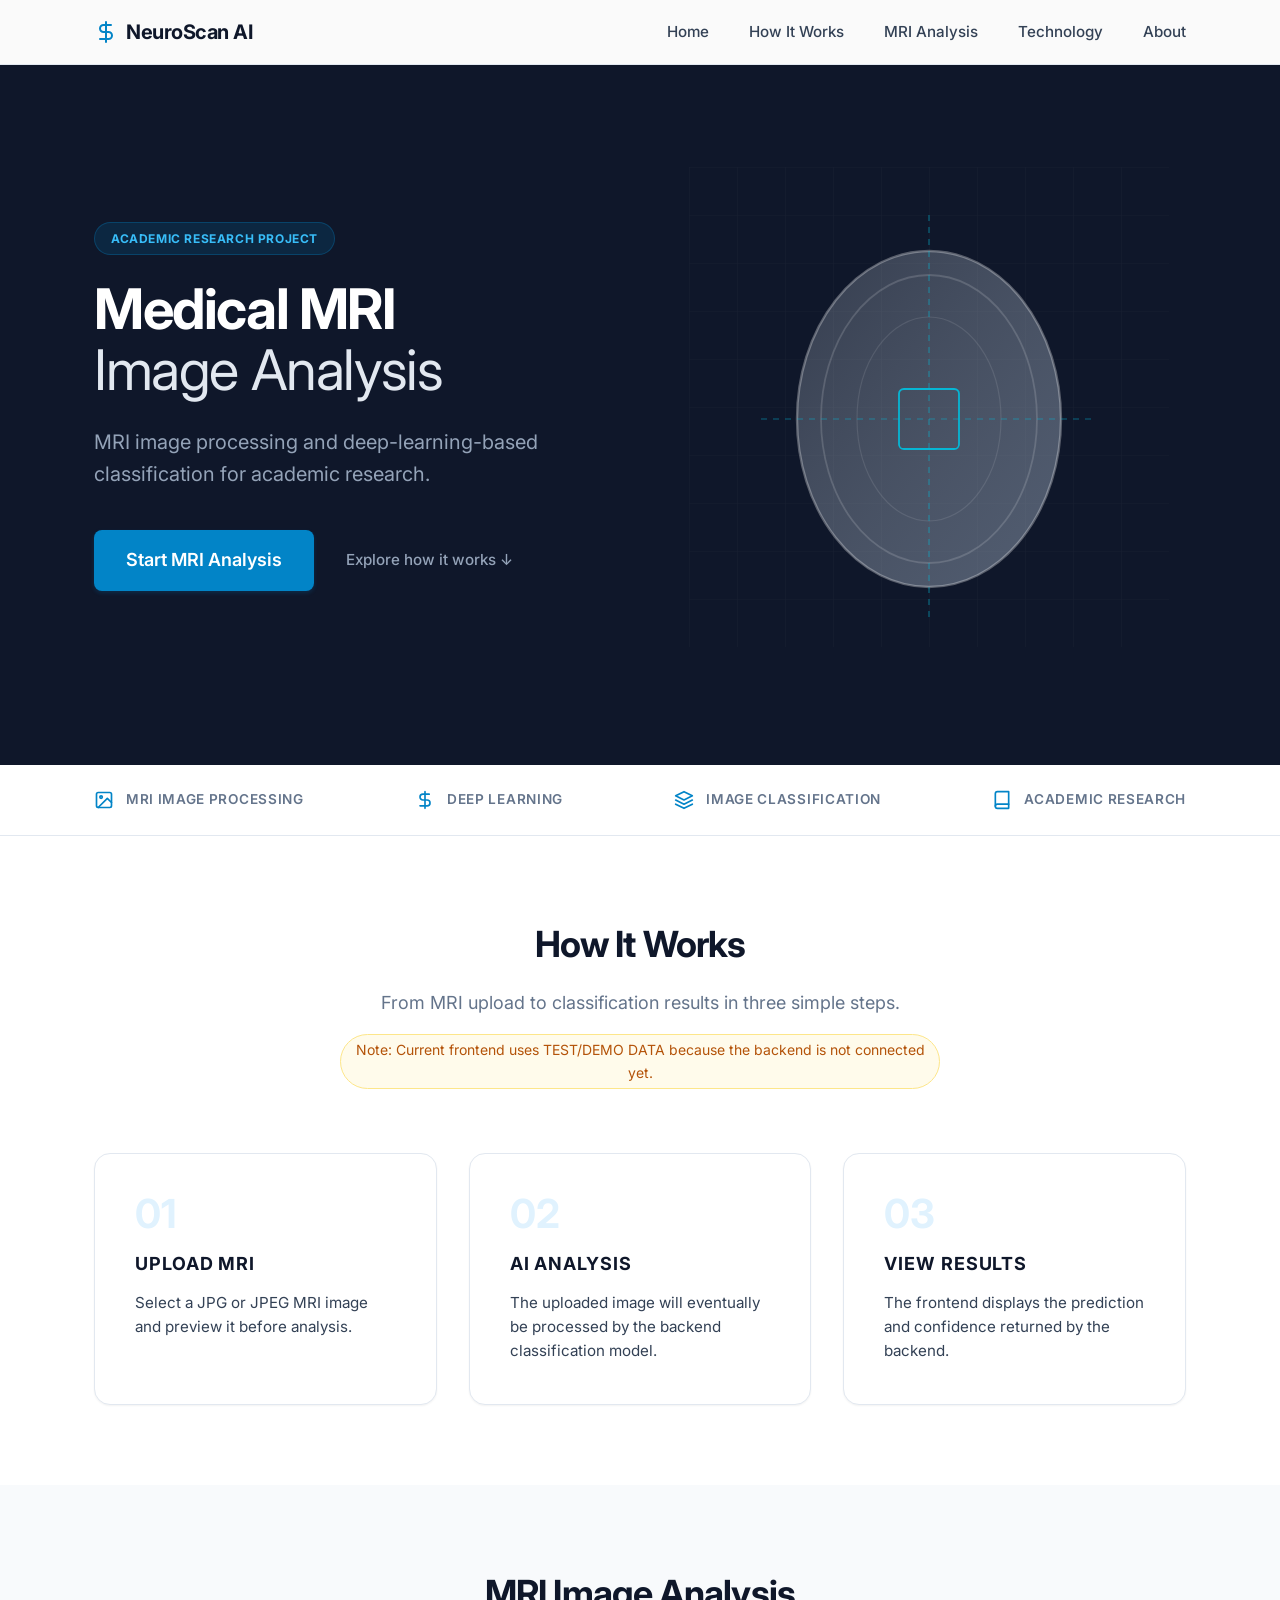
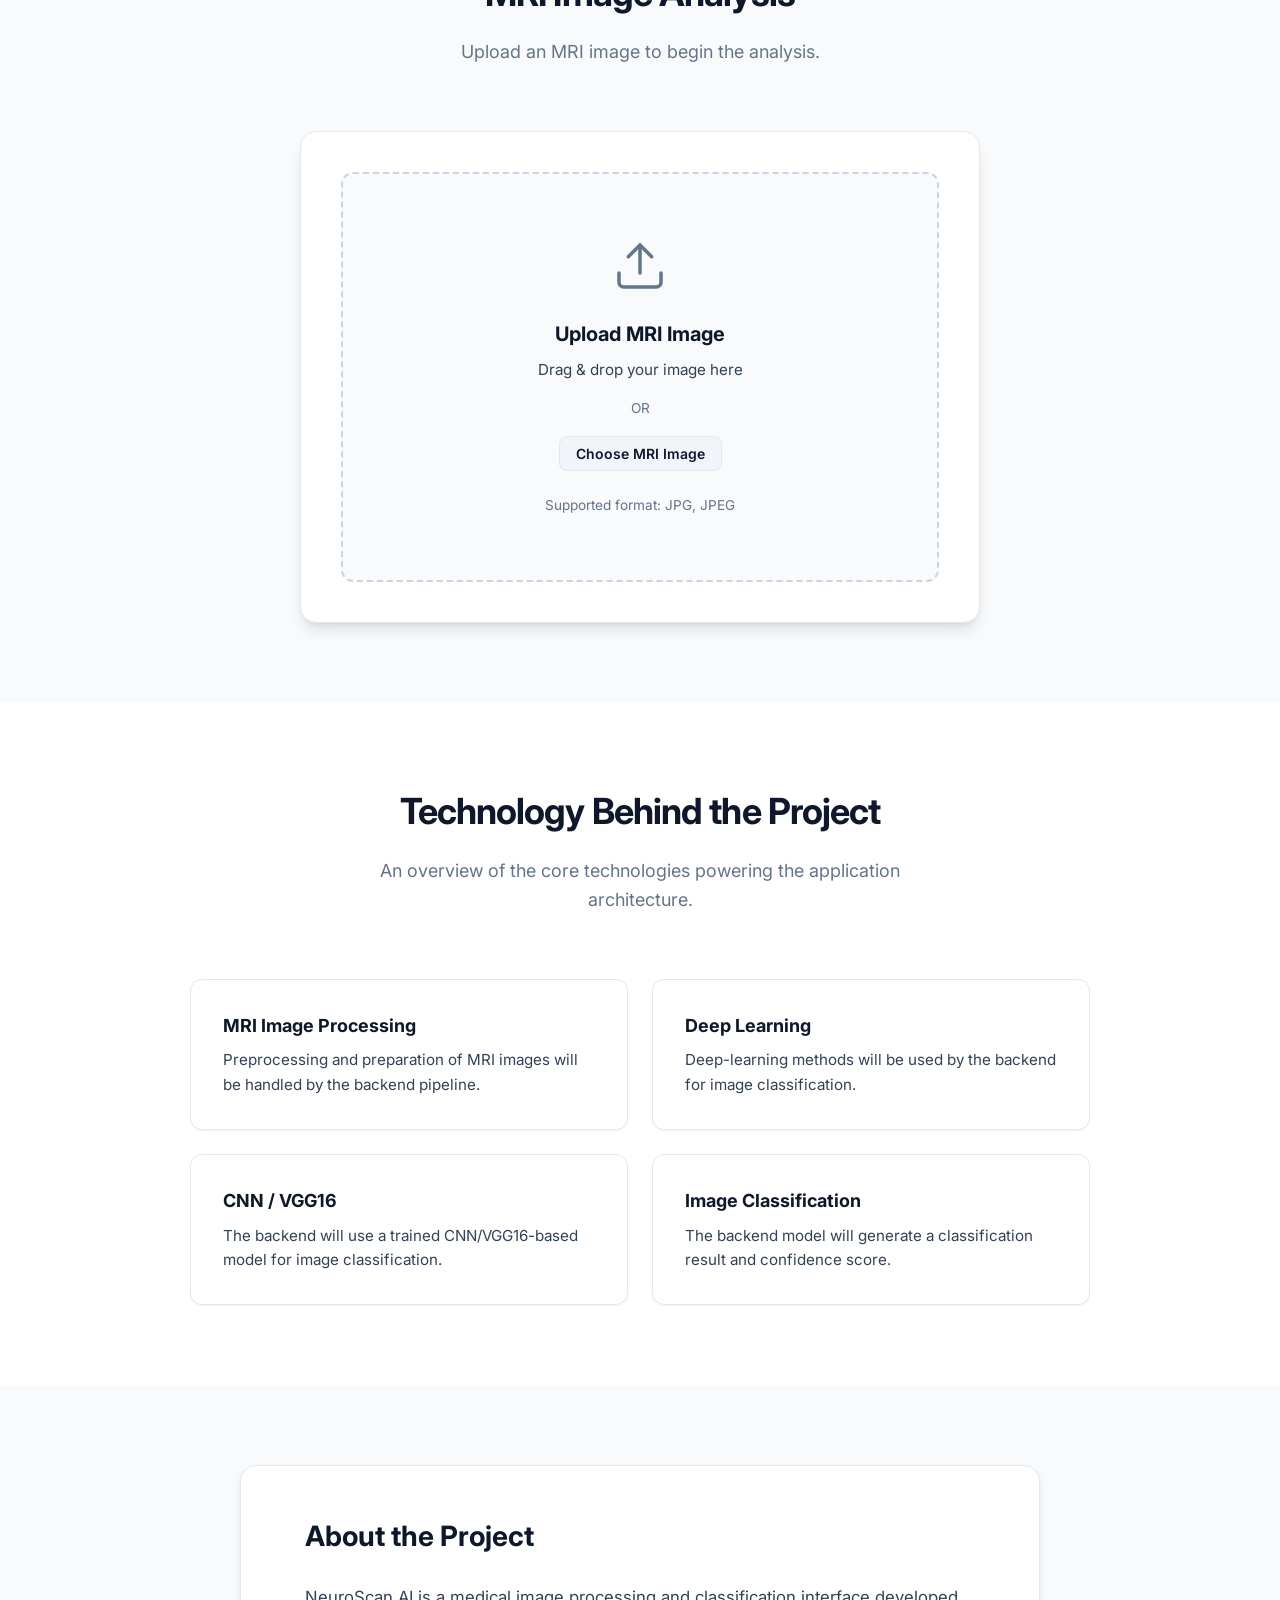
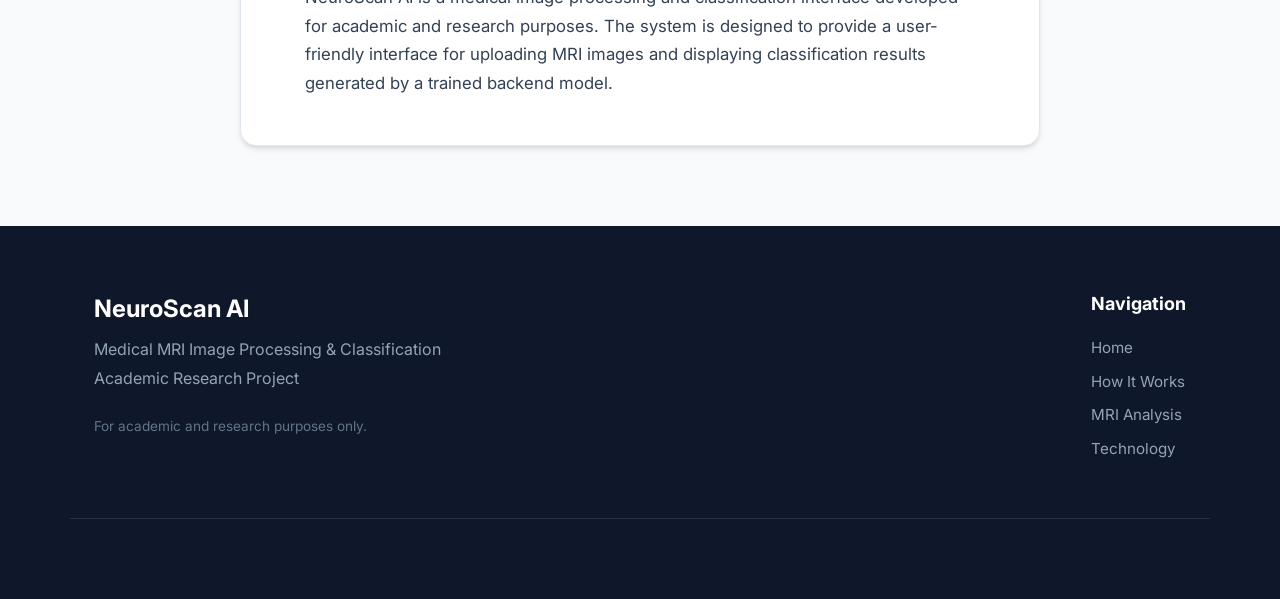
==== index.html @ 86f71334 "Add files via upload" ====
<!DOCTYPE html>
<html lang="en">
<head>
    <meta charset="UTF-8">
    <meta name="viewport" content="width=device-width, initial-scale=1.0">
    <title>NeuroScan AI - Medical MRI Analysis</title>
    <meta name="description" content="Advanced MRI image processing and deep-learning classification for academic research.">
    <link rel="stylesheet" href="style.css">
    <link href="https://fonts.googleapis.com/css2?family=Inter:wght@300;400;500;600;700&display=swap" rel="stylesheet">
</head>
<body>

    <!-- 1. PROFESSIONAL NAVIGATION -->
    <nav class="navbar">
        <div class="container nav-container">
            <div class="logo">
                <svg xmlns="http://www.w3.org/2000/svg" width="24" height="24" viewBox="0 0 24 24" fill="none" stroke="currentColor" stroke-width="2" stroke-linecap="round" stroke-linejoin="round" class="logo-icon"><path d="M12 2v20M17 5H9.5a3.5 3.5 0 0 0 0 7h5a3.5 3.5 0 0 1 0 7H6"/></svg>
                <span>NeuroScan AI</span>
            </div>
            <ul class="nav-links">
                <li><a href="#home">Home</a></li>
                <li><a href="#how-it-works">How It Works</a></li>
                <li><a href="#analysis">MRI Analysis</a></li>
                <li><a href="#technology">Technology</a></li>
                <li><a href="#about">About</a></li>
            </ul>
            <div class="mobile-menu-btn" aria-label="Toggle navigation">
                <svg xmlns="http://www.w3.org/2000/svg" width="24" height="24" viewBox="0 0 24 24" fill="none" stroke="currentColor" stroke-width="2" stroke-linecap="round" stroke-linejoin="round"><line x1="3" y1="12" x2="21" y2="12"></line><line x1="3" y1="6" x2="21" y2="6"></line><line x1="3" y1="18" x2="21" y2="18"></line></svg>
            </div>
        </div>
    </nav>

    <!-- 2. HERO SECTION -->
    <section id="home" class="hero-section">
        <div class="container hero-container">
            <div class="hero-content">
                <div class="badge-pill">Academic Research Project</div>
                <h1>Medical MRI<br><span>Image Analysis</span></h1>
                <p>MRI image processing and deep-learning-based classification for academic research.</p>
                <div class="hero-actions">
                    <a href="#analysis" class="btn-primary btn-lg">Start MRI Analysis</a>
                    <a href="#how-it-works" class="hero-sub-link">Explore how it works ↓</a>
                </div>
            </div>
            <div class="hero-visual">
                <!-- 3. HERO VISUAL -->
                <svg viewBox="0 0 400 400" xmlns="http://www.w3.org/2000/svg" class="hero-svg" aria-label="Clinical MRI Scanning Visual">
                    <defs>
                        <linearGradient id="scan-grad" x1="0%" y1="0%" x2="100%" y2="100%">
                            <stop offset="0%" style="stop-color:#cbd5e1;stop-opacity:0.2" />
                            <stop offset="100%" style="stop-color:#94a3b8;stop-opacity:0.5" />
                        </linearGradient>
                        <pattern id="grid" width="40" height="40" patternUnits="userSpaceOnUse">
                            <path d="M 40 0 L 0 0 0 40" fill="none" stroke="rgba(255,255,255,0.03)" stroke-width="1"/>
                        </pattern>
                    </defs>
                    
                    <!-- Clinical background grid (DICOM viewer style) -->
                    <rect width="400" height="400" fill="url(#grid)" />
                    
                    <!-- MRI Head axial cross-section abstraction -->
                    <ellipse cx="200" cy="210" rx="110" ry="140" fill="url(#scan-grad)" stroke="rgba(255,255,255,0.3)" stroke-width="2"/>
                    <ellipse cx="200" cy="210" rx="90" ry="120" fill="none" stroke="rgba(255,255,255,0.15)" stroke-width="1.5"/>
                    <ellipse cx="200" cy="210" rx="60" ry="85" fill="none" stroke="rgba(255,255,255,0.1)" stroke-width="1"/>
                    
                    <!-- Crosshairs (medical imaging focus point) -->
                    <line x1="200" y1="40" x2="200" y2="380" stroke="rgba(6, 182, 212, 0.5)" stroke-width="1" stroke-dasharray="5 5"/>
                    <line x1="60" y1="210" x2="340" y2="210" stroke="rgba(6, 182, 212, 0.5)" stroke-width="1" stroke-dasharray="5 5"/>
                    
                    <!-- Focal highlight -->
                    <rect x="175" y="185" width="50" height="50" fill="none" stroke="#06b6d4" stroke-width="1.5" rx="4"/>
                </svg>
            </div>
        </div>
    </section>

    <!-- 4. INFORMATION STRIP -->
    <section class="trust-strip">
        <div class="container strip-container">
            <div class="strip-item">
                <svg xmlns="http://www.w3.org/2000/svg" width="20" height="20" viewBox="0 0 24 24" fill="none" stroke="currentColor" stroke-width="2" stroke-linecap="round" stroke-linejoin="round"><rect x="3" y="3" width="18" height="18" rx="2" ry="2"></rect><circle cx="8.5" cy="8.5" r="1.5"></circle><polyline points="21 15 16 10 5 21"></polyline></svg>
                <span>MRI IMAGE PROCESSING</span>
            </div>
            <div class="strip-item">
                <svg xmlns="http://www.w3.org/2000/svg" width="20" height="20" viewBox="0 0 24 24" fill="none" stroke="currentColor" stroke-width="2" stroke-linecap="round" stroke-linejoin="round"><path d="M12 2v20M17 5H9.5a3.5 3.5 0 0 0 0 7h5a3.5 3.5 0 0 1 0 7H6"/></svg>
                <span>DEEP LEARNING</span>
            </div>
            <div class="strip-item">
                <svg xmlns="http://www.w3.org/2000/svg" width="20" height="20" viewBox="0 0 24 24" fill="none" stroke="currentColor" stroke-width="2" stroke-linecap="round" stroke-linejoin="round"><polygon points="12 2 2 7 12 12 22 7 12 2"></polygon><polyline points="2 17 12 22 22 17"></polyline><polyline points="2 12 12 17 22 12"></polyline></svg>
                <span>IMAGE CLASSIFICATION</span>
            </div>
            <div class="strip-item">
                <svg xmlns="http://www.w3.org/2000/svg" width="20" height="20" viewBox="0 0 24 24" fill="none" stroke="currentColor" stroke-width="2" stroke-linecap="round" stroke-linejoin="round"><path d="M4 19.5A2.5 2.5 0 0 1 6.5 17H20"></path><path d="M6.5 2H20v20H6.5A2.5 2.5 0 0 1 4 19.5v-15A2.5 2.5 0 0 1 6.5 2z"></path></svg>
                <span>ACADEMIC RESEARCH</span>
            </div>
        </div>
    </section>

    <!-- 5. HOW IT WORKS SECTION -->
    <section id="how-it-works" class="section-light">
        <div class="container">
            <div class="section-header">
                <h2>How It Works</h2>
                <p>From MRI upload to classification results in three simple steps.</p>
                <p class="demo-notice">Note: Current frontend uses TEST/DEMO DATA because the backend is not connected yet.</p>
            </div>
            <div class="steps-container">
                <div class="step-card">
                    <div class="step-number">01</div>
                    <h3>UPLOAD MRI</h3>
                    <p>Select a JPG or JPEG MRI image and preview it before analysis.</p>
                </div>
                <div class="step-card">
                    <div class="step-number">02</div>
                    <h3>AI ANALYSIS</h3>
                    <p>The uploaded image will eventually be processed by the backend classification model.</p>
                </div>
                <div class="step-card">
                    <div class="step-number">03</div>
                    <h3>VIEW RESULTS</h3>
                    <p>The frontend displays the prediction and confidence returned by the backend.</p>
                </div>
            </div>
        </div>
    </section>

    <!-- 6. MRI ANALYSIS SECTION -->
    <section id="analysis" class="section-gray">
        <div class="container">
            <div class="section-header">
                <h2>MRI Image Analysis</h2>
                <p>Upload an MRI image to begin the analysis.</p>
            </div>
            
            <div class="app-container">
                <!-- Upload Section -->
                <section id="upload-section" class="app-card">
                    <div class="upload-area" id="drop-zone" tabindex="0" role="button" aria-label="Upload MRI Image">
                        <div class="upload-icon">
                            <svg xmlns="http://www.w3.org/2000/svg" width="56" height="56" viewBox="0 0 24 24" fill="none" stroke="currentColor" stroke-width="1.5" stroke-linecap="round" stroke-linejoin="round"><path d="M21 15v4a2 2 0 0 1-2 2H5a2 2 0 0 1-2-2v-4"></path><polyline points="17 8 12 3 7 8"></polyline><line x1="12" y1="3" x2="12" y2="15"></line></svg>
                        </div>
                        <h3>Upload MRI Image</h3>
                        <p>Drag & drop your image here</p>
                        <p class="upload-or">or</p>
                        <button class="btn-secondary btn-sm" onclick="document.getElementById('file-input').click(); event.stopPropagation();">Choose MRI Image</button>
                        <p class="file-format-info">Supported format: JPG, JPEG</p>
                        <input type="file" id="file-input" accept=".jpg, .jpeg, image/jpeg" hidden>
                    </div>
                    <div id="error-message" class="error-message hidden" role="alert"></div>
                </section>

                <!-- 7. PREVIEW SECTION -->
                <section id="preview-section" class="app-card hidden">
                    <div class="app-card-header flex-between">
                        <h3>MRI PREVIEW</h3>
                    </div>
                    
                    <div class="preview-container">
                        <img id="image-preview" src="" alt="MRI Preview">
                    </div>
                    
                    <div class="file-info-panel">
                        <div class="file-details">
                            <span class="file-detail-label">Filename:</span> <span id="file-name" class="file-detail-value">example.jpg</span><br>
                            <span class="file-detail-label">File size:</span> <span id="file-size" class="file-detail-value">2.4 MB</span>
                        </div>
                        <button id="remove-btn" class="btn-secondary">Change Image</button>
                    </div>
                    
                    <!-- 8. ANALYZE BUTTON -->
                    <button id="analyze-btn" class="btn-primary w-100 mt-4">Analyze MRI</button>
                </section>

                <!-- 9. LOADING STATE -->
                <section id="loading-section" class="app-card hidden" aria-live="polite">
                    <div class="loading-content">
                        <div class="spinner"></div>
                        <h3>Analyzing MRI image...</h3>
                    </div>
                </section>

                <!-- 10. RESULT SECTION -->
                <section id="result-section" class="app-card hidden">
                    <div class="app-card-header flex-between">
                        <h3>Analysis Result</h3>
                        <span class="badge badge-warning">TEST / DEMO DATA</span>
                    </div>
                    
                    <!-- 11. RESULT STATUS -->
                    <div class="status-indicator">
                        <svg xmlns="http://www.w3.org/2000/svg" width="16" height="16" viewBox="0 0 24 24" fill="none" stroke="currentColor" stroke-width="2" stroke-linecap="round" stroke-linejoin="round"><path d="M22 11.08V12a10 10 0 1 1-5.93-9.14"></path><polyline points="22 4 12 14.01 9 11.01"></polyline></svg>
                        <span>Analysis completed (Frontend test process)</span>
                    </div>
                    
                    <div class="result-details">
                        <div class="result-item">
                            <span class="result-label">PREDICTED CLASS</span>
                            <span class="result-value highlight" id="pred-class">Demo Class</span>
                        </div>
                        
                        <div class="result-item">
                            <div class="confidence-header">
                                <span class="result-label">CONFIDENCE SCORE</span>
                                <span class="result-value" id="pred-confidence">95.00%</span>
                            </div>
                            <div class="progress-bar-container" aria-hidden="true">
                                <div class="progress-bar" id="confidence-bar" style="width: 0%;"></div>
                            </div>
                        </div>
                    </div>

                    <!-- 14. MEDICAL DISCLAIMER -->
                    <div class="disclaimer">
                        <svg xmlns="http://www.w3.org/2000/svg" width="20" height="20" viewBox="0 0 24 24" fill="none" stroke="currentColor" stroke-width="2" stroke-linecap="round" stroke-linejoin="round"><path d="M10.29 3.86L1.82 18a2 2 0 0 0 1.71 3h16.94a2 2 0 0 0 1.71-3L13.71 3.86a2 2 0 0 0-3.42 0z"></path><line x1="12" y1="9" x2="12" y2="13"></line><line x1="12" y1="17" x2="12.01" y2="17"></line></svg>
                        <p>For academic and research purposes only. This system is not intended to provide medical diagnosis or replace professional medical advice.</p>
                    </div>

                    <button id="reset-btn" class="btn-secondary w-100">Analyze Another Image</button>
                </section>
            </div>
        </div>
    </section>

    <!-- 12. TECHNOLOGY SECTION -->
    <section id="technology" class="section-light">
        <div class="container">
            <div class="section-header">
                <h2>Technology Behind the Project</h2>
                <p>An overview of the core technologies powering the application architecture.</p>
            </div>
            <div class="tech-grid">
                <div class="tech-card">
                    <h4>MRI Image Processing</h4>
                    <p>Preprocessing and preparation of MRI images will be handled by the backend pipeline.</p>
                </div>
                <div class="tech-card">
                    <h4>Deep Learning</h4>
                    <p>Deep-learning methods will be used by the backend for image classification.</p>
                </div>
                <div class="tech-card">
                    <h4>CNN / VGG16</h4>
                    <p>The backend will use a trained CNN/VGG16-based model for image classification.</p>
                </div>
                <div class="tech-card">
                    <h4>Image Classification</h4>
                    <p>The backend model will generate a classification result and confidence score.</p>
                </div>
            </div>
        </div>
    </section>

    <!-- 13. ABOUT SECTION -->
    <section id="about" class="section-gray">
        <div class="container">
            <div class="about-container">
                <h2>About the Project</h2>
                <p>NeuroScan AI is a medical image processing and classification interface developed for academic and research purposes. The system is designed to provide a user-friendly interface for uploading MRI images and displaying classification results generated by a trained backend model.</p>
            </div>
        </div>
    </section>

    <!-- 15. FOOTER -->
    <footer class="footer">
        <div class="container footer-container">
            <div class="footer-info">
                <h4>NeuroScan AI</h4>
                <p>Medical MRI Image Processing & Classification</p>
                <p class="text-sm">Academic Research Project</p>
                <p class="footer-note">For academic and research purposes only.</p>
            </div>
            <div class="footer-nav">
                <h4>Navigation</h4>
                <ul>
                    <li><a href="#home">Home</a></li>
                    <li><a href="#how-it-works">How It Works</a></li>
                    <li><a href="#analysis">MRI Analysis</a></li>
                    <li><a href="#technology">Technology</a></li>
                </ul>
            </div>
        </div>
    </footer>

    <script>
        // Smooth scrolling for navigation
        document.querySelectorAll('a[href^="#"]').forEach(anchor => {
            anchor.addEventListener('click', function (e) {
                e.preventDefault();
                // Close mobile menu if open
                const navLinks = document.querySelector('.nav-links');
                if (navLinks) navLinks.classList.remove('active');
                
                const target = document.querySelector(this.getAttribute('href'));
                if (target) {
                    target.scrollIntoView({ behavior: 'smooth' });
                }
            });
        });

        // Mobile menu toggle
        const menuBtn = document.querySelector('.mobile-menu-btn');
        if (menuBtn) {
            menuBtn.addEventListener('click', function() {
                document.querySelector('.nav-links').classList.toggle('active');
            });
        }

        // --- Core App Logic (Unchanged Functionality) ---
        
        // DOM Elements
        const dropZone = document.getElementById('drop-zone');
        const fileInput = document.getElementById('file-input');
        const uploadSection = document.getElementById('upload-section');
        const previewSection = document.getElementById('preview-section');
        const loadingSection = document.getElementById('loading-section');
        const resultSection = document.getElementById('result-section');
        const imagePreview = document.getElementById('image-preview');
        const fileNameDisplay = document.getElementById('file-name');
        const fileSizeDisplay = document.getElementById('file-size');
        const errorMessage = document.getElementById('error-message');
        const analyzeBtn = document.getElementById('analyze-btn');
        const removeBtn = document.getElementById('remove-btn');
        const resetBtn = document.getElementById('reset-btn');

        // State
        let selectedFile = null;

        // Allow keyboard activation of drop zone
        dropZone.addEventListener('keydown', (e) => {
            if (e.key === 'Enter' || e.key === ' ') {
                e.preventDefault();
                fileInput.click();
            }
        });

        // Click to open file dialog
        dropZone.addEventListener('click', (e) => {
            // Prevent double trigger if button was clicked
            if (e.target.tagName !== 'BUTTON') {
                fileInput.click();
            }
        });
        
        // Drag and Drop support
        dropZone.addEventListener('dragover', (e) => {
            e.preventDefault();
            dropZone.classList.add('dragover');
        });

        dropZone.addEventListener('dragleave', () => {
            dropZone.classList.remove('dragover');
        });

        dropZone.addEventListener('drop', (e) => {
            e.preventDefault();
            dropZone.classList.remove('dragover');
            
            if (e.dataTransfer.files.length > 0) {
                handleFile(e.dataTransfer.files[0]);
            }
        });

        // File Input change
        fileInput.addEventListener('change', (e) => {
            if (e.target.files.length > 0) {
                handleFile(e.target.files[0]);
            }
        });

        // Button actions
        removeBtn.addEventListener('click', resetUI);
        resetBtn.addEventListener('click', resetUI);
        analyzeBtn.addEventListener('click', analyzeImage);

        // Core Functions
        function handleFile(file) {
            clearError();
            
            // Validate file type
            const validTypes = ['image/jpeg', 'image/jpg'];
            const fileExtension = file.name.split('.').pop().toLowerCase();
            
            if (!validTypes.includes(file.type) && fileExtension !== 'jpg' && fileExtension !== 'jpeg') {
                showError('Please select a JPG or JPEG MRI image before continuing.');
                // Reset file input
                fileInput.value = '';
                return;
            }

            selectedFile = file;
            
            // Display file info
            fileNameDisplay.textContent = file.name;
            const sizeInMB = (file.size / (1024 * 1024)).toFixed(2);
            fileSizeDisplay.textContent = sizeInMB > 0.1 ? `${sizeInMB} MB` : `${(file.size / 1024).toFixed(1)} KB`;

            // Display image preview
            const reader = new FileReader();
            reader.onload = (e) => {
                imagePreview.src = e.target.result;
                uploadSection.classList.add('hidden');
                previewSection.classList.remove('hidden');
                // Ensure analyze button is enabled
                analyzeBtn.disabled = false;
            };
            reader.readAsDataURL(file);
        }

        function analyzeImage() {
            if (!selectedFile) {
                showError('Please select an image first.');
                return;
            }

            // Disable button to prevent double-clicks
            analyzeBtn.disabled = true;

            // Hide preview, show loading state
            previewSection.classList.add('hidden');
            loadingSection.classList.remove('hidden');

            // SIMULATED FRONTEND PROCESSING (For UI testing only)
            // Replace setTimeout with fetch() later for real backend
            setTimeout(() => {
                loadingSection.classList.add('hidden');
                
                // Temporary demo values MUST remain these exact values
                const demoPrediction = "Demo Class";
                const demoConfidence = 95.00;
                
                displayResults(demoPrediction, demoConfidence);
            }, 2000);
        }

        function displayResults(prediction, confidence) {
            // Update UI text
            document.getElementById('pred-class').textContent = prediction;
            document.getElementById('pred-confidence').textContent = confidence.toFixed(2) + '%';
            
            // Show result section
            resultSection.classList.remove('hidden');
            
            // Animate confidence progress bar
            const confidenceBar = document.getElementById('confidence-bar');
            
            // Reset to 0 first to ensure animation plays if doing multiple images
            confidenceBar.style.width = '0%';
            
            // Trigger reflow to restart animation
            void confidenceBar.offsetWidth;
            
            // Set final width
            confidenceBar.style.width = confidence + '%';
            
            // Dynamically set bar color based on confidence level
            if (confidence > 90) {
                confidenceBar.style.backgroundColor = 'var(--accent-teal)';
            } else if (confidence > 70) {
                confidenceBar.style.backgroundColor = 'var(--warning-text)';
            } else {
                confidenceBar.style.backgroundColor = 'var(--error-text)';
            }
        }

        function resetUI() {
            // Clear state
            selectedFile = null;
            fileInput.value = '';
            imagePreview.src = '';
            
            // Reset views
            previewSection.classList.add('hidden');
            resultSection.classList.add('hidden');
            loadingSection.classList.add('hidden');
            uploadSection.classList.remove('hidden');
            
            // Reset progress bar
            document.getElementById('confidence-bar').style.width = '0%';
            
            clearError();
        }

        function showError(msg) {
            errorMessage.textContent = msg;
            errorMessage.classList.remove('hidden');
        }

        function clearError() {
            errorMessage.textContent = '';
            errorMessage.classList.add('hidden');
        }
    </script>
</body>
</html>
---- style.css ----
:root {
    /* Color Palette - Medical AI */
    --primary-blue: #0f172a; /* Deep navy */
    --primary-light: #1e293b;
    --accent-blue: #0284c7; /* Professional blue */
    --accent-blue-hover: #0369a1;
    --accent-cyan: #06b6d4;
    --accent-teal: #0d9488;
    
    --bg-light: #f8fafc;
    --bg-gray: #f1f5f9;
    --bg-white: #ffffff;
    
    --text-dark: #0f172a;
    --text-body: #334155;
    --text-muted: #64748b;
    --border-color: #e2e8f0;
    
    /* System colors */
    --error-bg: #fef2f2;
    --error-text: #b91c1c;
    --warning-bg: #fffbeb;
    --warning-text: #b45309;

    /* Styling vars */
    --radius-sm: 8px;
    --radius-md: 12px;
    --radius-lg: 16px;
    --shadow-sm: 0 1px 2px 0 rgb(0 0 0 / 0.05);
    --shadow-md: 0 4px 6px -1px rgb(0 0 0 / 0.1), 0 2px 4px -2px rgb(0 0 0 / 0.1);
    --shadow-lg: 0 10px 15px -3px rgb(0 0 0 / 0.1), 0 4px 6px -4px rgb(0 0 0 / 0.1);
    --transition: all 0.25s ease-in-out;
}

* {
    box-sizing: border-box;
    margin: 0;
    padding: 0;
}

html {
    scroll-behavior: smooth;
}

body {
    font-family: 'Inter', system-ui, -apple-system, sans-serif;
    color: var(--text-body);
    line-height: 1.6;
    background-color: var(--bg-light);
}

/* Layout Utilities */
.container {
    width: 100%;
    max-width: 1140px;
    margin: 0 auto;
    padding: 0 1.5rem;
}

.section-light {
    background-color: var(--bg-white);
    padding: 5rem 0;
}

.section-gray {
    background-color: var(--bg-light);
    padding: 5rem 0;
}

.section-header {
    text-align: center;
    margin-bottom: 4rem;
}

.section-header h2 {
    font-size: 2.25rem;
    font-weight: 700;
    color: var(--primary-blue);
    margin-bottom: 1rem;
    letter-spacing: -0.025em;
}

.section-header p {
    color: var(--text-muted);
    font-size: 1.125rem;
    max-width: 600px;
    margin: 0 auto;
}

.demo-notice {
    font-size: 0.875rem !important;
    color: var(--warning-text) !important;
    background-color: var(--warning-bg);
    display: inline-block;
    padding: 0.25rem 0.75rem;
    border-radius: 99px;
    margin-top: 1rem !important;
    border: 1px solid #fde68a;
}

.mt-4 { margin-top: 1.5rem; }
.w-100 { width: 100%; }

/* Buttons */
.btn-primary, .btn-secondary {
    display: inline-flex;
    align-items: center;
    justify-content: center;
    padding: 0.75rem 1.5rem;
    border-radius: var(--radius-sm);
    font-weight: 600;
    font-size: 1rem;
    text-decoration: none;
    cursor: pointer;
    transition: var(--transition);
    border: none;
    font-family: inherit;
}

.btn-primary {
    background-color: var(--accent-blue);
    color: white;
    box-shadow: 0 2px 4px rgba(2, 132, 199, 0.2);
}

.btn-primary:hover:not(:disabled) {
    background-color: var(--accent-blue-hover);
    transform: translateY(-1px);
    box-shadow: 0 4px 6px rgba(2, 132, 199, 0.3);
}

.btn-primary:disabled {
    opacity: 0.7;
    cursor: not-allowed;
}

.btn-secondary {
    background-color: var(--bg-gray);
    color: var(--primary-blue);
    border: 1px solid var(--border-color);
}

.btn-secondary:hover {
    background-color: #e2e8f0;
}

.btn-lg {
    padding: 1rem 2rem;
    font-size: 1.125rem;
}

.btn-sm {
    padding: 0.5rem 1rem;
    font-size: 0.875rem;
}

/* 1. Navigation */
.navbar {
    background-color: rgba(255, 255, 255, 0.98);
    backdrop-filter: blur(10px);
    position: fixed;
    top: 0;
    width: 100%;
    z-index: 1000;
    padding: 1rem 0;
    border-bottom: 1px solid var(--border-color);
    box-shadow: var(--shadow-sm);
}

.nav-container {
    display: flex;
    justify-content: space-between;
    align-items: center;
}

.logo {
    display: flex;
    align-items: center;
    gap: 0.5rem;
    color: var(--primary-blue);
    font-weight: 700;
    font-size: 1.25rem;
    letter-spacing: -0.025em;
}

.logo-icon {
    color: var(--accent-blue);
}

.nav-links {
    display: flex;
    list-style: none;
    gap: 2.5rem;
}

.nav-links a {
    color: var(--text-body);
    text-decoration: none;
    font-weight: 500;
    font-size: 0.95rem;
    transition: var(--transition);
}

.nav-links a:hover {
    color: var(--accent-blue);
}

.mobile-menu-btn {
    display: none;
    color: var(--primary-blue);
    cursor: pointer;
}

/* 2. Hero Section */
.hero-section {
    background-color: var(--primary-blue);
    padding: 9rem 0 6rem;
    min-height: 85vh;
    display: flex;
    align-items: center;
    overflow: hidden;
    position: relative;
}

.hero-container {
    display: flex;
    align-items: center;
    justify-content: space-between;
    gap: 4rem;
    position: relative;
    z-index: 2;
}

.hero-content {
    flex: 1;
    color: white;
}

.badge-pill {
    display: inline-block;
    padding: 0.35rem 1rem;
    background-color: rgba(2, 132, 199, 0.15);
    color: #38bdf8;
    border: 1px solid rgba(2, 132, 199, 0.3);
    border-radius: 99px;
    font-size: 0.75rem;
    font-weight: 700;
    margin-bottom: 1.5rem;
    letter-spacing: 0.05em;
    text-transform: uppercase;
}

.hero-content h1 {
    font-size: 3.5rem;
    line-height: 1.1;
    font-weight: 700;
    margin-bottom: 1.5rem;
    letter-spacing: -0.025em;
}

.hero-content h1 span {
    color: #e2e8f0;
    font-weight: 400;
}

.hero-content p {
    font-size: 1.25rem;
    color: #94a3b8;
    margin-bottom: 2.5rem;
    max-width: 500px;
    line-height: 1.6;
}

.hero-actions {
    display: flex;
    align-items: center;
    gap: 2rem;
}

.hero-sub-link {
    color: #94a3b8;
    text-decoration: none;
    font-size: 0.95rem;
    font-weight: 500;
    transition: var(--transition);
}

.hero-sub-link:hover {
    color: white;
}

.hero-visual {
    flex: 1;
    display: flex;
    justify-content: center;
}

.hero-svg {
    width: 100%;
    max-width: 480px;
}

/* 4. Trust Strip */
.trust-strip {
    background-color: var(--bg-white);
    border-bottom: 1px solid var(--border-color);
    padding: 1.5rem 0;
}

.strip-container {
    display: flex;
    justify-content: space-between;
    align-items: center;
    flex-wrap: wrap;
    gap: 1.5rem;
}

.strip-item {
    display: flex;
    align-items: center;
    gap: 0.75rem;
    color: var(--text-muted);
    font-size: 0.85rem;
    font-weight: 600;
    letter-spacing: 0.05em;
}

.strip-item svg {
    color: var(--accent-blue);
}

/* 5. How It Works */
.steps-container {
    display: grid;
    grid-template-columns: repeat(3, 1fr);
    gap: 2rem;
}

.step-card {
    background: var(--bg-white);
    padding: 2.5rem;
    border-radius: var(--radius-lg);
    border: 1px solid var(--border-color);
    box-shadow: var(--shadow-sm);
    transition: var(--transition);
    position: relative;
    z-index: 1;
}

.step-card:hover {
    transform: translateY(-4px);
    box-shadow: var(--shadow-md);
    border-color: #bae6fd;
}

.step-number {
    font-size: 2.5rem;
    font-weight: 700;
    color: #e0f2fe;
    margin-bottom: 1rem;
    line-height: 1;
}

.step-card h3 {
    font-size: 1.125rem;
    color: var(--primary-blue);
    margin-bottom: 0.75rem;
    letter-spacing: 0.05em;
}

.step-card p {
    color: var(--text-body);
    font-size: 0.95rem;
}

/* 6, 7, 8, 9, 10. Application Container */
.app-container {
    max-width: 680px;
    margin: 0 auto;
}

.app-card {
    background: var(--bg-white);
    border-radius: var(--radius-lg);
    padding: 2.5rem;
    box-shadow: var(--shadow-lg);
    border: 1px solid var(--border-color);
}

.app-card.hidden {
    display: none;
}

.app-card-header {
    margin-bottom: 1.5rem;
    border-bottom: 1px solid var(--border-color);
    padding-bottom: 1rem;
}

.app-card-header h3 {
    font-size: 1.25rem;
    color: var(--primary-blue);
    text-transform: uppercase;
    letter-spacing: 0.05em;
    font-weight: 600;
}

.flex-between {
    display: flex;
    justify-content: space-between;
    align-items: center;
}

.badge {
    padding: 0.35rem 0.75rem;
    border-radius: 99px;
    font-size: 0.75rem;
    font-weight: 700;
    letter-spacing: 0.05em;
}

.badge-warning {
    background-color: var(--warning-bg);
    color: var(--warning-text);
    border: 1px solid #fde68a;
}

/* Upload Area */
.upload-area {
    border: 2px dashed #cbd5e1;
    border-radius: var(--radius-md);
    padding: 4rem 2rem;
    text-align: center;
    cursor: pointer;
    transition: var(--transition);
    background-color: var(--bg-light);
}

.upload-area:focus {
    outline: none;
    border-color: var(--accent-blue);
}

.upload-area:hover, .upload-area.dragover {
    border-color: var(--accent-blue);
    background-color: #f0f9ff;
}

.upload-icon {
    color: var(--text-muted);
    margin-bottom: 1rem;
    transition: var(--transition);
}

.upload-area:hover .upload-icon {
    color: var(--accent-blue);
    transform: translateY(-2px);
}

.upload-area h3 {
    font-size: 1.25rem;
    color: var(--primary-blue);
    margin-bottom: 0.5rem;
}

.upload-area p {
    color: var(--text-body);
    font-size: 0.95rem;
}

.upload-or {
    color: var(--text-muted) !important;
    margin: 1rem 0;
    font-size: 0.85rem !important;
    text-transform: uppercase;
}

.file-format-info {
    font-size: 0.85rem !important;
    color: var(--text-muted) !important;
    margin-top: 1.5rem;
}

.error-message {
    margin-top: 1.5rem;
    padding: 1rem;
    background-color: var(--error-bg);
    color: var(--error-text);
    border-radius: var(--radius-sm);
    font-size: 0.95rem;
    text-align: center;
    font-weight: 500;
    border: 1px solid #fecaca;
}

.error-message.hidden { display: none; }

/* Preview */
.preview-container {
    background-color: var(--primary-light);
    border-radius: var(--radius-sm);
    overflow: hidden;
    display: flex;
    justify-content: center;
    align-items: center;
    min-height: 300px;
    margin-bottom: 1.5rem;
    padding: 1rem;
}

.preview-container img {
    max-width: 100%;
    max-height: 400px;
    object-fit: contain;
    border-radius: 4px;
}

.file-info-panel {
    display: flex;
    justify-content: space-between;
    align-items: center;
    background-color: var(--bg-light);
    padding: 1.25rem;
    border-radius: var(--radius-sm);
    border: 1px solid var(--border-color);
}

.file-details {
    font-size: 0.95rem;
    line-height: 1.5;
}

.file-detail-label {
    color: var(--text-muted);
}

.file-detail-value {
    color: var(--primary-blue);
    font-weight: 500;
}

/* Loading */
.loading-content {
    text-align: center;
    padding: 4rem 1rem;
}

.spinner {
    width: 48px;
    height: 48px;
    border: 3px solid var(--border-color);
    border-top-color: var(--accent-blue);
    border-radius: 50%;
    margin: 0 auto 1.5rem auto;
    animation: spin 1s linear infinite;
}

.loading-content h3 {
    font-size: 1.25rem;
    color: var(--primary-blue);
}

/* Status Indicator */
.status-indicator {
    display: flex;
    align-items: center;
    gap: 0.5rem;
    color: var(--accent-teal);
    font-size: 0.875rem;
    font-weight: 500;
    margin-bottom: 1.5rem;
    background-color: #f0fdf4;
    padding: 0.5rem 1rem;
    border-radius: var(--radius-sm);
    border: 1px solid #bbf7d0;
}

/* Result */
.result-details {
    background-color: var(--bg-white);
    border: 1px solid var(--border-color);
    border-radius: var(--radius-md);
    padding: 2rem;
    margin-bottom: 1.5rem;
    box-shadow: var(--shadow-sm);
}

.result-item { margin-bottom: 2rem; }
.result-item:last-child { margin-bottom: 0; }

.result-label {
    display: block;
    color: var(--text-muted);
    font-size: 0.85rem;
    font-weight: 600;
    text-transform: uppercase;
    letter-spacing: 0.05em;
    margin-bottom: 0.5rem;
}

.result-value {
    font-size: 1.25rem;
    font-weight: 600;
    color: var(--primary-blue);
}

.result-value.highlight {
    font-size: 1.75rem;
}

.confidence-header {
    display: flex;
    justify-content: space-between;
    align-items: flex-end;
    margin-bottom: 0.75rem;
}

.confidence-header .result-label { margin-bottom: 0; }

.progress-bar-container {
    height: 8px;
    background-color: var(--bg-gray);
    border-radius: 99px;
    overflow: hidden;
}

.progress-bar {
    height: 100%;
    background-color: var(--accent-teal);
    border-radius: 99px;
    transition: width 1s cubic-bezier(0.4, 0, 0.2, 1);
}

/* Disclaimer */
.disclaimer {
    display: flex;
    align-items: flex-start;
    gap: 0.75rem;
    background-color: var(--bg-gray);
    padding: 1.25rem;
    border-radius: var(--radius-sm);
    margin-bottom: 1.5rem;
    font-size: 0.875rem;
    color: var(--text-muted);
    border-left: 3px solid #cbd5e1;
}

.disclaimer svg {
    flex-shrink: 0;
    color: #94a3b8;
}

/* 12. Technology Grid */
.tech-grid {
    display: grid;
    grid-template-columns: repeat(2, 1fr);
    gap: 1.5rem;
    max-width: 900px;
    margin: 0 auto;
}

.tech-card {
    background: var(--bg-white);
    padding: 2rem;
    border-radius: var(--radius-md);
    border: 1px solid var(--border-color);
    box-shadow: var(--shadow-sm);
}

.tech-card h4 {
    color: var(--primary-blue);
    font-size: 1.125rem;
    margin-bottom: 0.5rem;
}

.tech-card p {
    color: var(--text-body);
    font-size: 0.95rem;
}

/* 13. About Section */
.about-container {
    max-width: 800px;
    margin: 0 auto;
    background: var(--bg-white);
    padding: 3rem 4rem;
    border-radius: var(--radius-lg);
    box-shadow: var(--shadow-md);
    border: 1px solid var(--border-color);
}

.about-container h2 {
    color: var(--primary-blue);
    margin-bottom: 1.5rem;
    font-size: 1.75rem;
}

.about-container p {
    color: var(--text-body);
    font-size: 1.05rem;
    line-height: 1.7;
}

/* 15. Footer */
.footer {
    background-color: var(--primary-blue);
    color: white;
    padding: 4rem 0 3rem;
}

.footer-container {
    display: flex;
    justify-content: space-between;
    flex-wrap: wrap;
    gap: 3rem;
    border-bottom: 1px solid rgba(255,255,255,0.1);
    padding-bottom: 3rem;
    margin-bottom: 2rem;
}

.footer-info h4 {
    font-size: 1.5rem;
    margin-bottom: 0.5rem;
    color: white;
}

.footer-info p {
    color: #94a3b8;
    margin-bottom: 0.25rem;
}

.footer-note {
    font-size: 0.85rem;
    color: #64748b !important;
    margin-top: 1.5rem !important;
}

.footer-nav h4 {
    color: white;
    margin-bottom: 1rem;
    font-size: 1.125rem;
}

.footer-nav ul {
    list-style: none;
}

.footer-nav ul li {
    margin-bottom: 0.5rem;
}

.footer-nav ul li a {
    color: #94a3b8;
    text-decoration: none;
    font-size: 0.95rem;
    transition: var(--transition);
}

.footer-nav ul li a:hover {
    color: white;
}

/* Animations */
@keyframes spin { 100% { transform: rotate(360deg); } }

/* 16. Responsive Design */
@media (max-width: 992px) {
    .hero-container { flex-direction: column; text-align: center; padding-top: 3rem;}
    .hero-content p { margin: 0 auto 2.5rem; }
    .hero-actions { justify-content: center; }
    .steps-container { grid-template-columns: 1fr; }
    .trust-strip { display: none; }
}

@media (max-width: 768px) {
    .nav-links { 
        display: none; 
        flex-direction: column;
        position: absolute;
        top: 64px;
        left: 0;
        right: 0;
        background-color: rgba(255, 255, 255, 0.98);
        padding: 1.5rem;
        border-bottom: 1px solid var(--border-color);
        box-shadow: var(--shadow-sm);
    }
    .nav-links.active {
        display: flex;
    }
    .mobile-menu-btn { display: block; }
    .hero-content h1 { font-size: 2.75rem; }
    .hero-actions { flex-direction: column; gap: 1rem; }
    .app-card { padding: 1.5rem; }
    .upload-area { padding: 2.5rem 1rem; }
    .section-light, .section-gray { padding: 4rem 0; }
    .tech-grid { grid-template-columns: 1fr; }
    .about-container { padding: 2rem 1.5rem; }
    .footer-container { flex-direction: column; }
    .file-info-panel { flex-direction: column; align-items: stretch; gap: 1rem; text-align: center; }
}
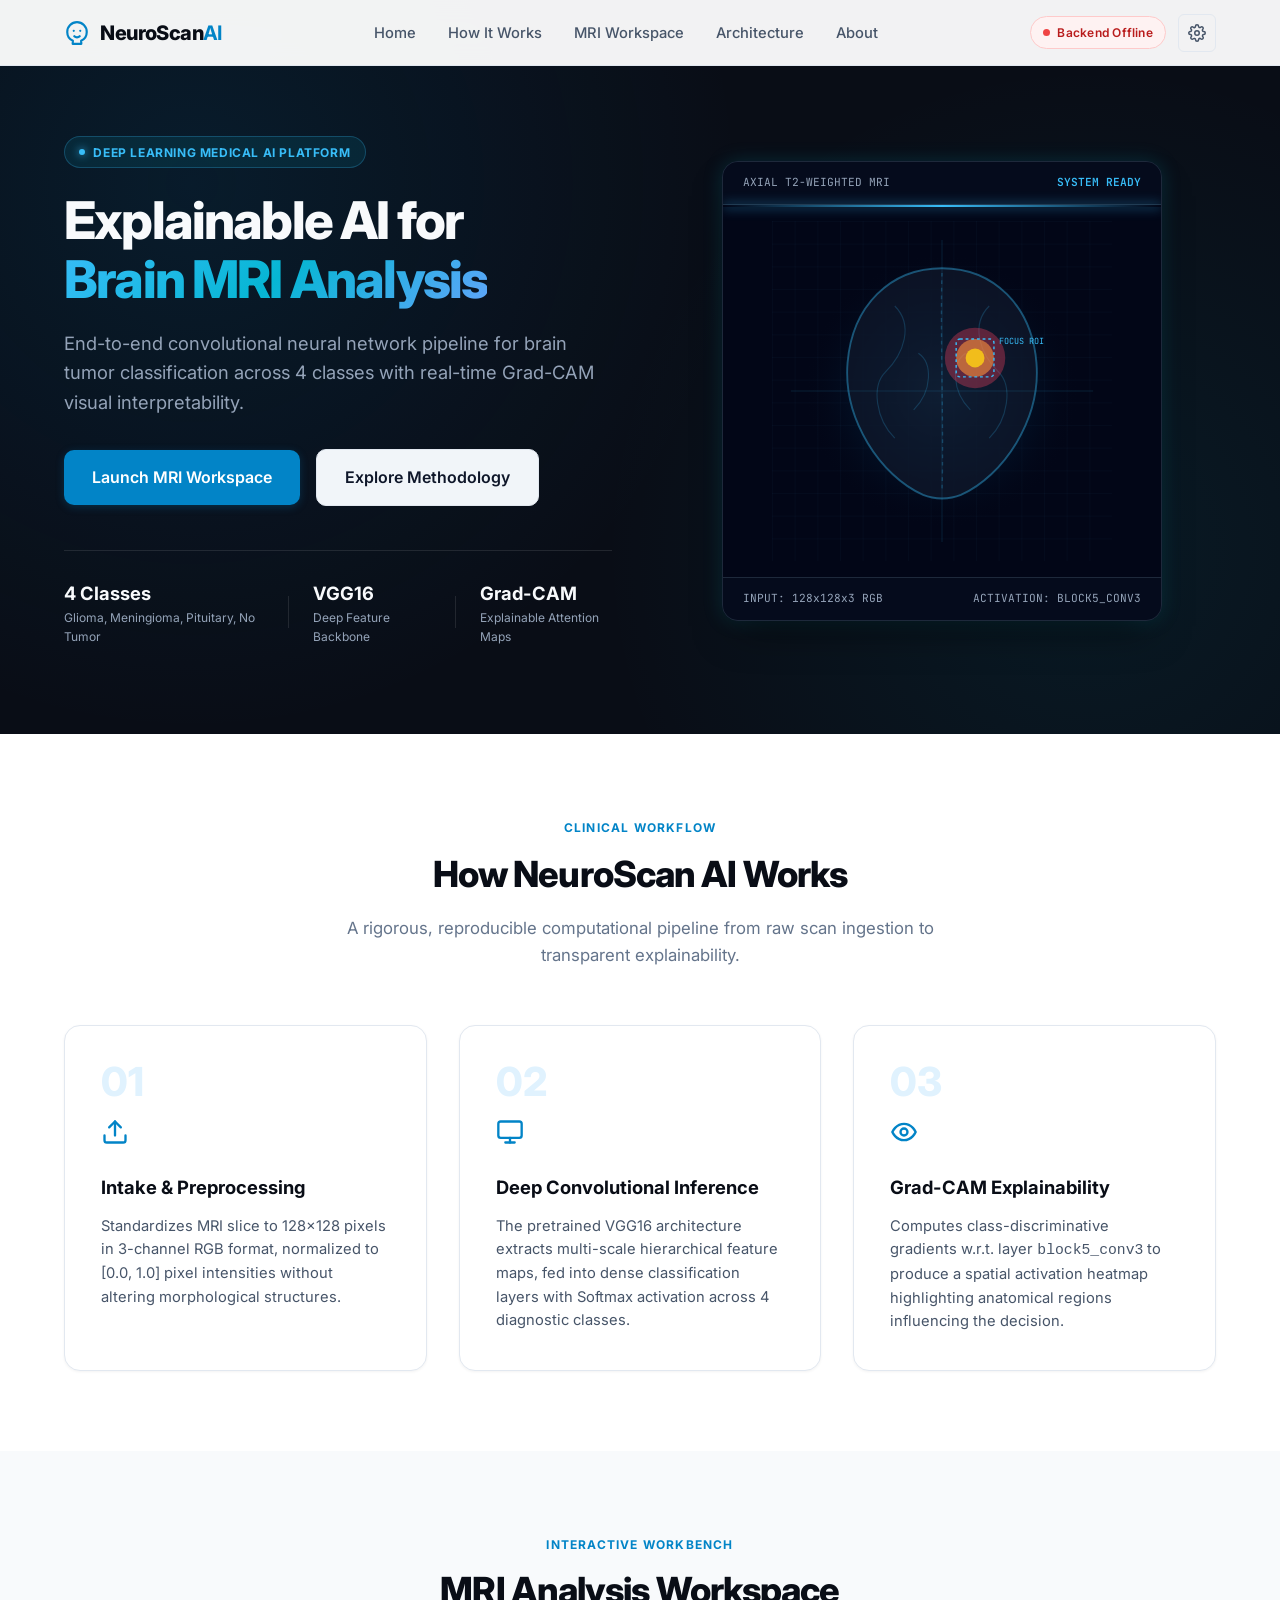
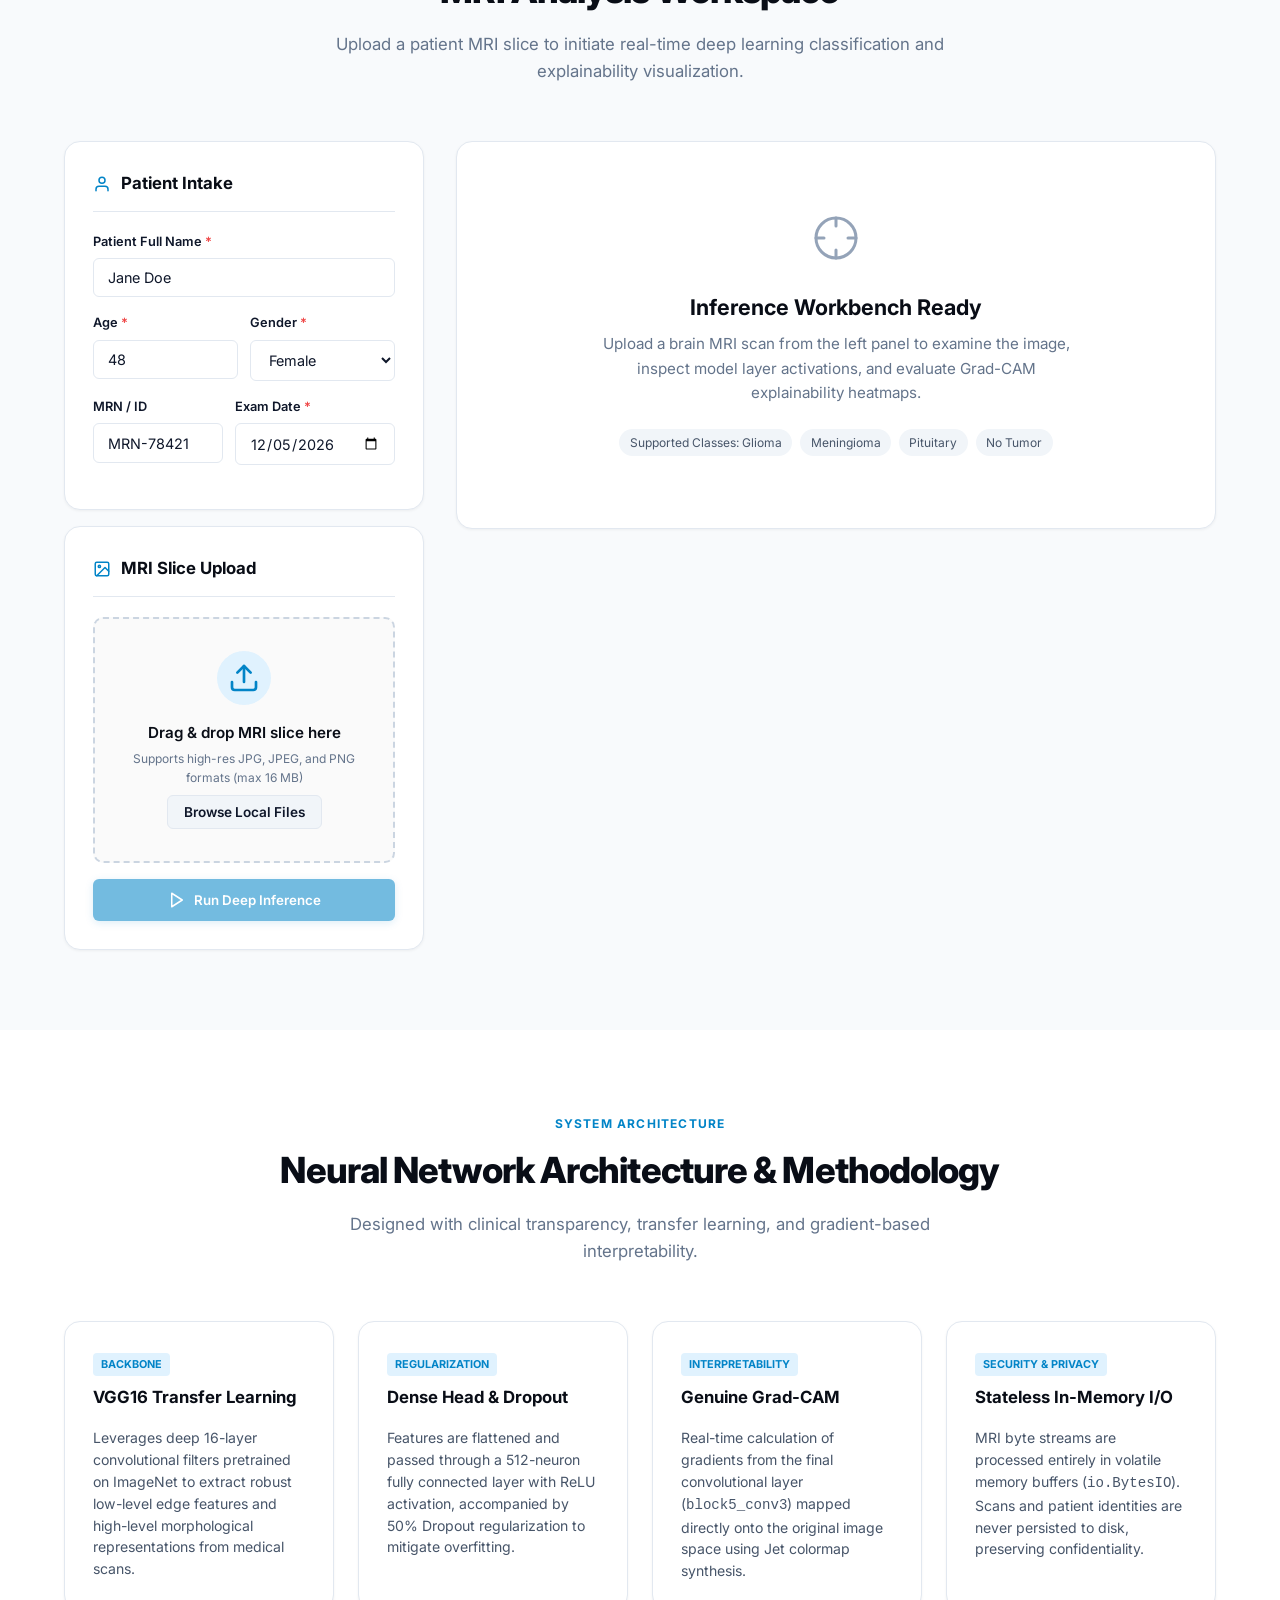
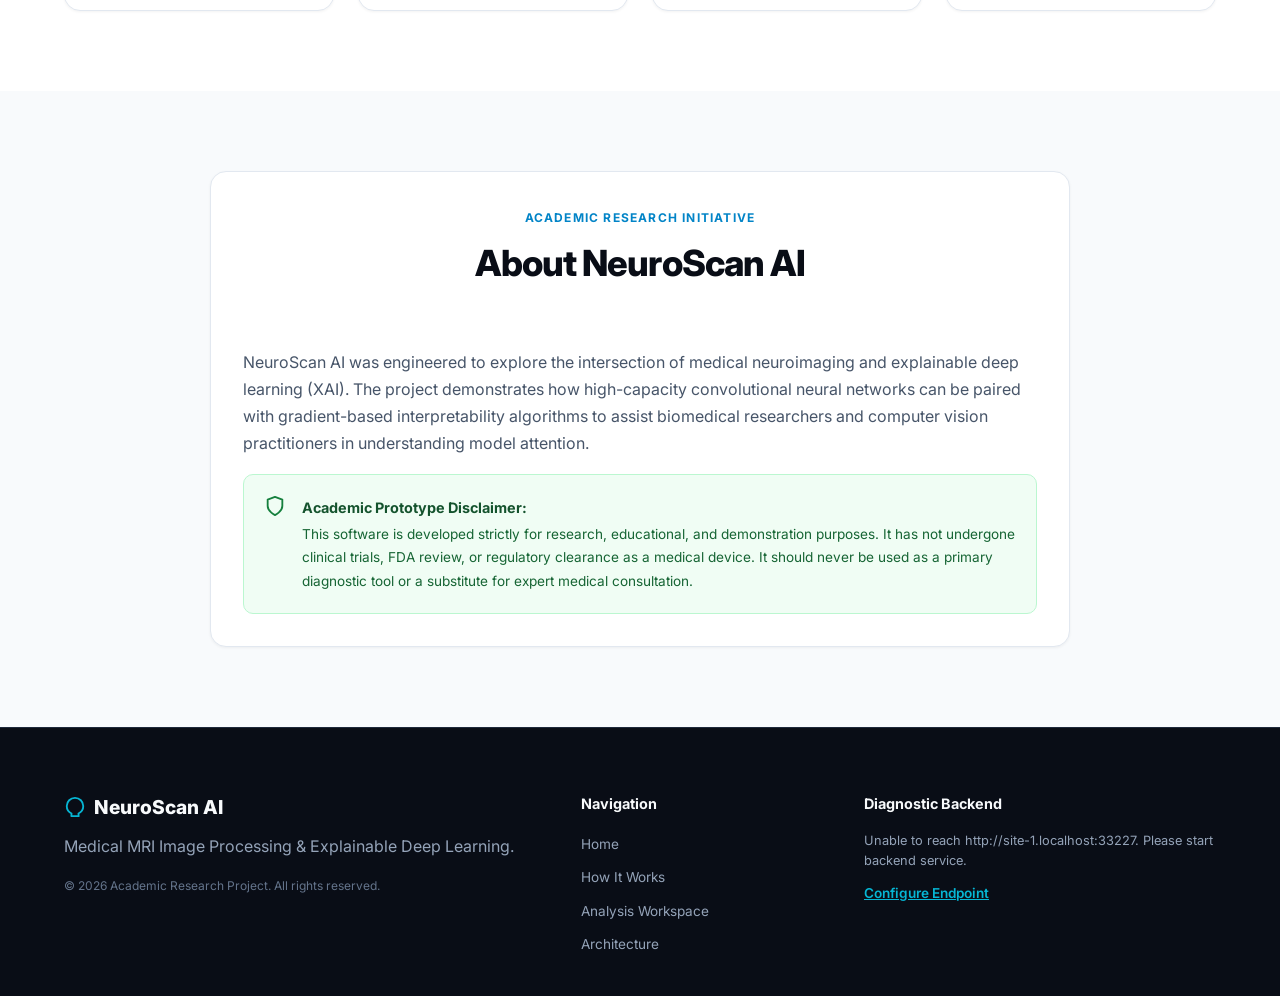
==== commit 6a4e8c2f: "Update NeuroScan AI project" ====
--- a/index.html
+++ b/index.html
@@ -2,492 +2,16 @@
 <html lang="en">
 <head>
     <meta charset="UTF-8">
+    <meta http-equiv="refresh" content="0; url=frontend/index.html">
     <meta name="viewport" content="width=device-width, initial-scale=1.0">
-    <title>NeuroScan AI - Medical MRI Analysis</title>
-    <meta name="description" content="Advanced MRI image processing and deep-learning classification for academic research.">
-    <link rel="stylesheet" href="style.css">
-    <link href="https://fonts.googleapis.com/css2?family=Inter:wght@300;400;500;600;700&display=swap" rel="stylesheet">
+    <title>NeuroScan AI — Redirecting</title>
+    <script>
+        // Redirect root access to the active application in frontend/
+        window.location.replace("frontend/index.html");
+    </script>
 </head>
-<body>
-
-    <!-- 1. PROFESSIONAL NAVIGATION -->
-    <nav class="navbar">
-        <div class="container nav-container">
-            <div class="logo">
-                <svg xmlns="http://www.w3.org/2000/svg" width="24" height="24" viewBox="0 0 24 24" fill="none" stroke="currentColor" stroke-width="2" stroke-linecap="round" stroke-linejoin="round" class="logo-icon"><path d="M12 2v20M17 5H9.5a3.5 3.5 0 0 0 0 7h5a3.5 3.5 0 0 1 0 7H6"/></svg>
-                <span>NeuroScan AI</span>
-            </div>
-            <ul class="nav-links">
-                <li><a href="#home">Home</a></li>
-                <li><a href="#how-it-works">How It Works</a></li>
-                <li><a href="#analysis">MRI Analysis</a></li>
-                <li><a href="#technology">Technology</a></li>
-                <li><a href="#about">About</a></li>
-            </ul>
-            <div class="mobile-menu-btn" aria-label="Toggle navigation">
-                <svg xmlns="http://www.w3.org/2000/svg" width="24" height="24" viewBox="0 0 24 24" fill="none" stroke="currentColor" stroke-width="2" stroke-linecap="round" stroke-linejoin="round"><line x1="3" y1="12" x2="21" y2="12"></line><line x1="3" y1="6" x2="21" y2="6"></line><line x1="3" y1="18" x2="21" y2="18"></line></svg>
-            </div>
-        </div>
-    </nav>
-
-    <!-- 2. HERO SECTION -->
-    <section id="home" class="hero-section">
-        <div class="container hero-container">
-            <div class="hero-content">
-                <div class="badge-pill">Academic Research Project</div>
-                <h1>Medical MRI<br><span>Image Analysis</span></h1>
-                <p>MRI image processing and deep-learning-based classification for academic research.</p>
-                <div class="hero-actions">
-                    <a href="#analysis" class="btn-primary btn-lg">Start MRI Analysis</a>
-                    <a href="#how-it-works" class="hero-sub-link">Explore how it works ↓</a>
-                </div>
-            </div>
-            <div class="hero-visual">
-                <!-- 3. HERO VISUAL -->
-                <svg viewBox="0 0 400 400" xmlns="http://www.w3.org/2000/svg" class="hero-svg" aria-label="Clinical MRI Scanning Visual">
-                    <defs>
-                        <linearGradient id="scan-grad" x1="0%" y1="0%" x2="100%" y2="100%">
-                            <stop offset="0%" style="stop-color:#cbd5e1;stop-opacity:0.2" />
-                            <stop offset="100%" style="stop-color:#94a3b8;stop-opacity:0.5" />
-                        </linearGradient>
-                        <pattern id="grid" width="40" height="40" patternUnits="userSpaceOnUse">
-                            <path d="M 40 0 L 0 0 0 40" fill="none" stroke="rgba(255,255,255,0.03)" stroke-width="1"/>
-                        </pattern>
-                    </defs>
-                    
-                    <!-- Clinical background grid (DICOM viewer style) -->
-                    <rect width="400" height="400" fill="url(#grid)" />
-                    
-                    <!-- MRI Head axial cross-section abstraction -->
-                    <ellipse cx="200" cy="210" rx="110" ry="140" fill="url(#scan-grad)" stroke="rgba(255,255,255,0.3)" stroke-width="2"/>
-                    <ellipse cx="200" cy="210" rx="90" ry="120" fill="none" stroke="rgba(255,255,255,0.15)" stroke-width="1.5"/>
-                    <ellipse cx="200" cy="210" rx="60" ry="85" fill="none" stroke="rgba(255,255,255,0.1)" stroke-width="1"/>
-                    
-                    <!-- Crosshairs (medical imaging focus point) -->
-                    <line x1="200" y1="40" x2="200" y2="380" stroke="rgba(6, 182, 212, 0.5)" stroke-width="1" stroke-dasharray="5 5"/>
-                    <line x1="60" y1="210" x2="340" y2="210" stroke="rgba(6, 182, 212, 0.5)" stroke-width="1" stroke-dasharray="5 5"/>
-                    
-                    <!-- Focal highlight -->
-                    <rect x="175" y="185" width="50" height="50" fill="none" stroke="#06b6d4" stroke-width="1.5" rx="4"/>
-                </svg>
-            </div>
-        </div>
-    </section>
-
-    <!-- 4. INFORMATION STRIP -->
-    <section class="trust-strip">
-        <div class="container strip-container">
-            <div class="strip-item">
-                <svg xmlns="http://www.w3.org/2000/svg" width="20" height="20" viewBox="0 0 24 24" fill="none" stroke="currentColor" stroke-width="2" stroke-linecap="round" stroke-linejoin="round"><rect x="3" y="3" width="18" height="18" rx="2" ry="2"></rect><circle cx="8.5" cy="8.5" r="1.5"></circle><polyline points="21 15 16 10 5 21"></polyline></svg>
-                <span>MRI IMAGE PROCESSING</span>
-            </div>
-            <div class="strip-item">
-                <svg xmlns="http://www.w3.org/2000/svg" width="20" height="20" viewBox="0 0 24 24" fill="none" stroke="currentColor" stroke-width="2" stroke-linecap="round" stroke-linejoin="round"><path d="M12 2v20M17 5H9.5a3.5 3.5 0 0 0 0 7h5a3.5 3.5 0 0 1 0 7H6"/></svg>
-                <span>DEEP LEARNING</span>
-            </div>
-            <div class="strip-item">
-                <svg xmlns="http://www.w3.org/2000/svg" width="20" height="20" viewBox="0 0 24 24" fill="none" stroke="currentColor" stroke-width="2" stroke-linecap="round" stroke-linejoin="round"><polygon points="12 2 2 7 12 12 22 7 12 2"></polygon><polyline points="2 17 12 22 22 17"></polyline><polyline points="2 12 12 17 22 12"></polyline></svg>
-                <span>IMAGE CLASSIFICATION</span>
-            </div>
-            <div class="strip-item">
-                <svg xmlns="http://www.w3.org/2000/svg" width="20" height="20" viewBox="0 0 24 24" fill="none" stroke="currentColor" stroke-width="2" stroke-linecap="round" stroke-linejoin="round"><path d="M4 19.5A2.5 2.5 0 0 1 6.5 17H20"></path><path d="M6.5 2H20v20H6.5A2.5 2.5 0 0 1 4 19.5v-15A2.5 2.5 0 0 1 6.5 2z"></path></svg>
-                <span>ACADEMIC RESEARCH</span>
-            </div>
-        </div>
-    </section>
-
-    <!-- 5. HOW IT WORKS SECTION -->
-    <section id="how-it-works" class="section-light">
-        <div class="container">
-            <div class="section-header">
-                <h2>How It Works</h2>
-                <p>From MRI upload to classification results in three simple steps.</p>
-                <p class="demo-notice">Note: Current frontend uses TEST/DEMO DATA because the backend is not connected yet.</p>
-            </div>
-            <div class="steps-container">
-                <div class="step-card">
-                    <div class="step-number">01</div>
-                    <h3>UPLOAD MRI</h3>
-                    <p>Select a JPG or JPEG MRI image and preview it before analysis.</p>
-                </div>
-                <div class="step-card">
-                    <div class="step-number">02</div>
-                    <h3>AI ANALYSIS</h3>
-                    <p>The uploaded image will eventually be processed by the backend classification model.</p>
-                </div>
-                <div class="step-card">
-                    <div class="step-number">03</div>
-                    <h3>VIEW RESULTS</h3>
-                    <p>The frontend displays the prediction and confidence returned by the backend.</p>
-                </div>
-            </div>
-        </div>
-    </section>
-
-    <!-- 6. MRI ANALYSIS SECTION -->
-    <section id="analysis" class="section-gray">
-        <div class="container">
-            <div class="section-header">
-                <h2>MRI Image Analysis</h2>
-                <p>Upload an MRI image to begin the analysis.</p>
-            </div>
-            
-            <div class="app-container">
-                <!-- Upload Section -->
-                <section id="upload-section" class="app-card">
-                    <div class="upload-area" id="drop-zone" tabindex="0" role="button" aria-label="Upload MRI Image">
-                        <div class="upload-icon">
-                            <svg xmlns="http://www.w3.org/2000/svg" width="56" height="56" viewBox="0 0 24 24" fill="none" stroke="currentColor" stroke-width="1.5" stroke-linecap="round" stroke-linejoin="round"><path d="M21 15v4a2 2 0 0 1-2 2H5a2 2 0 0 1-2-2v-4"></path><polyline points="17 8 12 3 7 8"></polyline><line x1="12" y1="3" x2="12" y2="15"></line></svg>
-                        </div>
-                        <h3>Upload MRI Image</h3>
-                        <p>Drag & drop your image here</p>
-                        <p class="upload-or">or</p>
-                        <button class="btn-secondary btn-sm" onclick="document.getElementById('file-input').click(); event.stopPropagation();">Choose MRI Image</button>
-                        <p class="file-format-info">Supported format: JPG, JPEG</p>
-                        <input type="file" id="file-input" accept=".jpg, .jpeg, image/jpeg" hidden>
-                    </div>
-                    <div id="error-message" class="error-message hidden" role="alert"></div>
-                </section>
-
-                <!-- 7. PREVIEW SECTION -->
-                <section id="preview-section" class="app-card hidden">
-                    <div class="app-card-header flex-between">
-                        <h3>MRI PREVIEW</h3>
-                    </div>
-                    
-                    <div class="preview-container">
-                        <img id="image-preview" src="" alt="MRI Preview">
-                    </div>
-                    
-                    <div class="file-info-panel">
-                        <div class="file-details">
-                            <span class="file-detail-label">Filename:</span> <span id="file-name" class="file-detail-value">example.jpg</span><br>
-                            <span class="file-detail-label">File size:</span> <span id="file-size" class="file-detail-value">2.4 MB</span>
-                        </div>
-                        <button id="remove-btn" class="btn-secondary">Change Image</button>
-                    </div>
-                    
-                    <!-- 8. ANALYZE BUTTON -->
-                    <button id="analyze-btn" class="btn-primary w-100 mt-4">Analyze MRI</button>
-                </section>
-
-                <!-- 9. LOADING STATE -->
-                <section id="loading-section" class="app-card hidden" aria-live="polite">
-                    <div class="loading-content">
-                        <div class="spinner"></div>
-                        <h3>Analyzing MRI image...</h3>
-                    </div>
-                </section>
-
-                <!-- 10. RESULT SECTION -->
-                <section id="result-section" class="app-card hidden">
-                    <div class="app-card-header flex-between">
-                        <h3>Analysis Result</h3>
-                        <span class="badge badge-warning">TEST / DEMO DATA</span>
-                    </div>
-                    
-                    <!-- 11. RESULT STATUS -->
-                    <div class="status-indicator">
-                        <svg xmlns="http://www.w3.org/2000/svg" width="16" height="16" viewBox="0 0 24 24" fill="none" stroke="currentColor" stroke-width="2" stroke-linecap="round" stroke-linejoin="round"><path d="M22 11.08V12a10 10 0 1 1-5.93-9.14"></path><polyline points="22 4 12 14.01 9 11.01"></polyline></svg>
-                        <span>Analysis completed (Frontend test process)</span>
-                    </div>
-                    
-                    <div class="result-details">
-                        <div class="result-item">
-                            <span class="result-label">PREDICTED CLASS</span>
-                            <span class="result-value highlight" id="pred-class">Demo Class</span>
-                        </div>
-                        
-                        <div class="result-item">
-                            <div class="confidence-header">
-                                <span class="result-label">CONFIDENCE SCORE</span>
-                                <span class="result-value" id="pred-confidence">95.00%</span>
-                            </div>
-                            <div class="progress-bar-container" aria-hidden="true">
-                                <div class="progress-bar" id="confidence-bar" style="width: 0%;"></div>
-                            </div>
-                        </div>
-                    </div>
-
-                    <!-- 14. MEDICAL DISCLAIMER -->
-                    <div class="disclaimer">
-                        <svg xmlns="http://www.w3.org/2000/svg" width="20" height="20" viewBox="0 0 24 24" fill="none" stroke="currentColor" stroke-width="2" stroke-linecap="round" stroke-linejoin="round"><path d="M10.29 3.86L1.82 18a2 2 0 0 0 1.71 3h16.94a2 2 0 0 0 1.71-3L13.71 3.86a2 2 0 0 0-3.42 0z"></path><line x1="12" y1="9" x2="12" y2="13"></line><line x1="12" y1="17" x2="12.01" y2="17"></line></svg>
-                        <p>For academic and research purposes only. This system is not intended to provide medical diagnosis or replace professional medical advice.</p>
-                    </div>
-
-                    <button id="reset-btn" class="btn-secondary w-100">Analyze Another Image</button>
-                </section>
-            </div>
-        </div>
-    </section>
-
-    <!-- 12. TECHNOLOGY SECTION -->
-    <section id="technology" class="section-light">
-        <div class="container">
-            <div class="section-header">
-                <h2>Technology Behind the Project</h2>
-                <p>An overview of the core technologies powering the application architecture.</p>
-            </div>
-            <div class="tech-grid">
-                <div class="tech-card">
-                    <h4>MRI Image Processing</h4>
-                    <p>Preprocessing and preparation of MRI images will be handled by the backend pipeline.</p>
-                </div>
-                <div class="tech-card">
-                    <h4>Deep Learning</h4>
-                    <p>Deep-learning methods will be used by the backend for image classification.</p>
-                </div>
-                <div class="tech-card">
-                    <h4>CNN / VGG16</h4>
-                    <p>The backend will use a trained CNN/VGG16-based model for image classification.</p>
-                </div>
-                <div class="tech-card">
-                    <h4>Image Classification</h4>
-                    <p>The backend model will generate a classification result and confidence score.</p>
-                </div>
-            </div>
-        </div>
-    </section>
-
-    <!-- 13. ABOUT SECTION -->
-    <section id="about" class="section-gray">
-        <div class="container">
-            <div class="about-container">
-                <h2>About the Project</h2>
-                <p>NeuroScan AI is a medical image processing and classification interface developed for academic and research purposes. The system is designed to provide a user-friendly interface for uploading MRI images and displaying classification results generated by a trained backend model.</p>
-            </div>
-        </div>
-    </section>
-
-    <!-- 15. FOOTER -->
-    <footer class="footer">
-        <div class="container footer-container">
-            <div class="footer-info">
-                <h4>NeuroScan AI</h4>
-                <p>Medical MRI Image Processing & Classification</p>
-                <p class="text-sm">Academic Research Project</p>
-                <p class="footer-note">For academic and research purposes only.</p>
-            </div>
-            <div class="footer-nav">
-                <h4>Navigation</h4>
-                <ul>
-                    <li><a href="#home">Home</a></li>
-                    <li><a href="#how-it-works">How It Works</a></li>
-                    <li><a href="#analysis">MRI Analysis</a></li>
-                    <li><a href="#technology">Technology</a></li>
-                </ul>
-            </div>
-        </div>
-    </footer>
-
-    <script>
-        // Smooth scrolling for navigation
-        document.querySelectorAll('a[href^="#"]').forEach(anchor => {
-            anchor.addEventListener('click', function (e) {
-                e.preventDefault();
-                // Close mobile menu if open
-                const navLinks = document.querySelector('.nav-links');
-                if (navLinks) navLinks.classList.remove('active');
-                
-                const target = document.querySelector(this.getAttribute('href'));
-                if (target) {
-                    target.scrollIntoView({ behavior: 'smooth' });
-                }
-            });
-        });
-
-        // Mobile menu toggle
-        const menuBtn = document.querySelector('.mobile-menu-btn');
-        if (menuBtn) {
-            menuBtn.addEventListener('click', function() {
-                document.querySelector('.nav-links').classList.toggle('active');
-            });
-        }
-
-        // --- Core App Logic (Unchanged Functionality) ---
-        
-        // DOM Elements
-        const dropZone = document.getElementById('drop-zone');
-        const fileInput = document.getElementById('file-input');
-        const uploadSection = document.getElementById('upload-section');
-        const previewSection = document.getElementById('preview-section');
-        const loadingSection = document.getElementById('loading-section');
-        const resultSection = document.getElementById('result-section');
-        const imagePreview = document.getElementById('image-preview');
-        const fileNameDisplay = document.getElementById('file-name');
-        const fileSizeDisplay = document.getElementById('file-size');
-        const errorMessage = document.getElementById('error-message');
-        const analyzeBtn = document.getElementById('analyze-btn');
-        const removeBtn = document.getElementById('remove-btn');
-        const resetBtn = document.getElementById('reset-btn');
-
-        // State
-        let selectedFile = null;
-
-        // Allow keyboard activation of drop zone
-        dropZone.addEventListener('keydown', (e) => {
-            if (e.key === 'Enter' || e.key === ' ') {
-                e.preventDefault();
-                fileInput.click();
-            }
-        });
-
-        // Click to open file dialog
-        dropZone.addEventListener('click', (e) => {
-            // Prevent double trigger if button was clicked
-            if (e.target.tagName !== 'BUTTON') {
-                fileInput.click();
-            }
-        });
-        
-        // Drag and Drop support
-        dropZone.addEventListener('dragover', (e) => {
-            e.preventDefault();
-            dropZone.classList.add('dragover');
-        });
-
-        dropZone.addEventListener('dragleave', () => {
-            dropZone.classList.remove('dragover');
-        });
-
-        dropZone.addEventListener('drop', (e) => {
-            e.preventDefault();
-            dropZone.classList.remove('dragover');
-            
-            if (e.dataTransfer.files.length > 0) {
-                handleFile(e.dataTransfer.files[0]);
-            }
-        });
-
-        // File Input change
-        fileInput.addEventListener('change', (e) => {
-            if (e.target.files.length > 0) {
-                handleFile(e.target.files[0]);
-            }
-        });
-
-        // Button actions
-        removeBtn.addEventListener('click', resetUI);
-        resetBtn.addEventListener('click', resetUI);
-        analyzeBtn.addEventListener('click', analyzeImage);
-
-        // Core Functions
-        function handleFile(file) {
-            clearError();
-            
-            // Validate file type
-            const validTypes = ['image/jpeg', 'image/jpg'];
-            const fileExtension = file.name.split('.').pop().toLowerCase();
-            
-            if (!validTypes.includes(file.type) && fileExtension !== 'jpg' && fileExtension !== 'jpeg') {
-                showError('Please select a JPG or JPEG MRI image before continuing.');
-                // Reset file input
-                fileInput.value = '';
-                return;
-            }
-
-            selectedFile = file;
-            
-            // Display file info
-            fileNameDisplay.textContent = file.name;
-            const sizeInMB = (file.size / (1024 * 1024)).toFixed(2);
-            fileSizeDisplay.textContent = sizeInMB > 0.1 ? `${sizeInMB} MB` : `${(file.size / 1024).toFixed(1)} KB`;
-
-            // Display image preview
-            const reader = new FileReader();
-            reader.onload = (e) => {
-                imagePreview.src = e.target.result;
-                uploadSection.classList.add('hidden');
-                previewSection.classList.remove('hidden');
-                // Ensure analyze button is enabled
-                analyzeBtn.disabled = false;
-            };
-            reader.readAsDataURL(file);
-        }
-
-        function analyzeImage() {
-            if (!selectedFile) {
-                showError('Please select an image first.');
-                return;
-            }
-
-            // Disable button to prevent double-clicks
-            analyzeBtn.disabled = true;
-
-            // Hide preview, show loading state
-            previewSection.classList.add('hidden');
-            loadingSection.classList.remove('hidden');
-
-            // SIMULATED FRONTEND PROCESSING (For UI testing only)
-            // Replace setTimeout with fetch() later for real backend
-            setTimeout(() => {
-                loadingSection.classList.add('hidden');
-                
-                // Temporary demo values MUST remain these exact values
-                const demoPrediction = "Demo Class";
-                const demoConfidence = 95.00;
-                
-                displayResults(demoPrediction, demoConfidence);
-            }, 2000);
-        }
-
-        function displayResults(prediction, confidence) {
-            // Update UI text
-            document.getElementById('pred-class').textContent = prediction;
-            document.getElementById('pred-confidence').textContent = confidence.toFixed(2) + '%';
-            
-            // Show result section
-            resultSection.classList.remove('hidden');
-            
-            // Animate confidence progress bar
-            const confidenceBar = document.getElementById('confidence-bar');
-            
-            // Reset to 0 first to ensure animation plays if doing multiple images
-            confidenceBar.style.width = '0%';
-            
-            // Trigger reflow to restart animation
-            void confidenceBar.offsetWidth;
-            
-            // Set final width
-            confidenceBar.style.width = confidence + '%';
-            
-            // Dynamically set bar color based on confidence level
-            if (confidence > 90) {
-                confidenceBar.style.backgroundColor = 'var(--accent-teal)';
-            } else if (confidence > 70) {
-                confidenceBar.style.backgroundColor = 'var(--warning-text)';
-            } else {
-                confidenceBar.style.backgroundColor = 'var(--error-text)';
-            }
-        }
-
-        function resetUI() {
-            // Clear state
-            selectedFile = null;
-            fileInput.value = '';
-            imagePreview.src = '';
-            
-            // Reset views
-            previewSection.classList.add('hidden');
-            resultSection.classList.add('hidden');
-            loadingSection.classList.add('hidden');
-            uploadSection.classList.remove('hidden');
-            
-            // Reset progress bar
-            document.getElementById('confidence-bar').style.width = '0%';
-            
-            clearError();
-        }
-
-        function showError(msg) {
-            errorMessage.textContent = msg;
-            errorMessage.classList.remove('hidden');
-        }
-
-        function clearError() {
-            errorMessage.textContent = '';
-            errorMessage.classList.add('hidden');
-        }
-    </script>
+<body style="font-family: -apple-system, BlinkMacSystemFont, 'Segoe UI', Roboto, sans-serif; text-align: center; padding: 60px 20px; background: #090d16; color: #f8fafc;">
+    <h2 style="color: #38bdf8;">Redirecting to NeuroScan AI...</h2>
+    <p style="color: #94a3b8; margin-top: 10px;">Please <a href="frontend/index.html" style="color: #38bdf8;">click here to launch the application</a> if not redirected automatically.</p>
 </body>
 </html>
